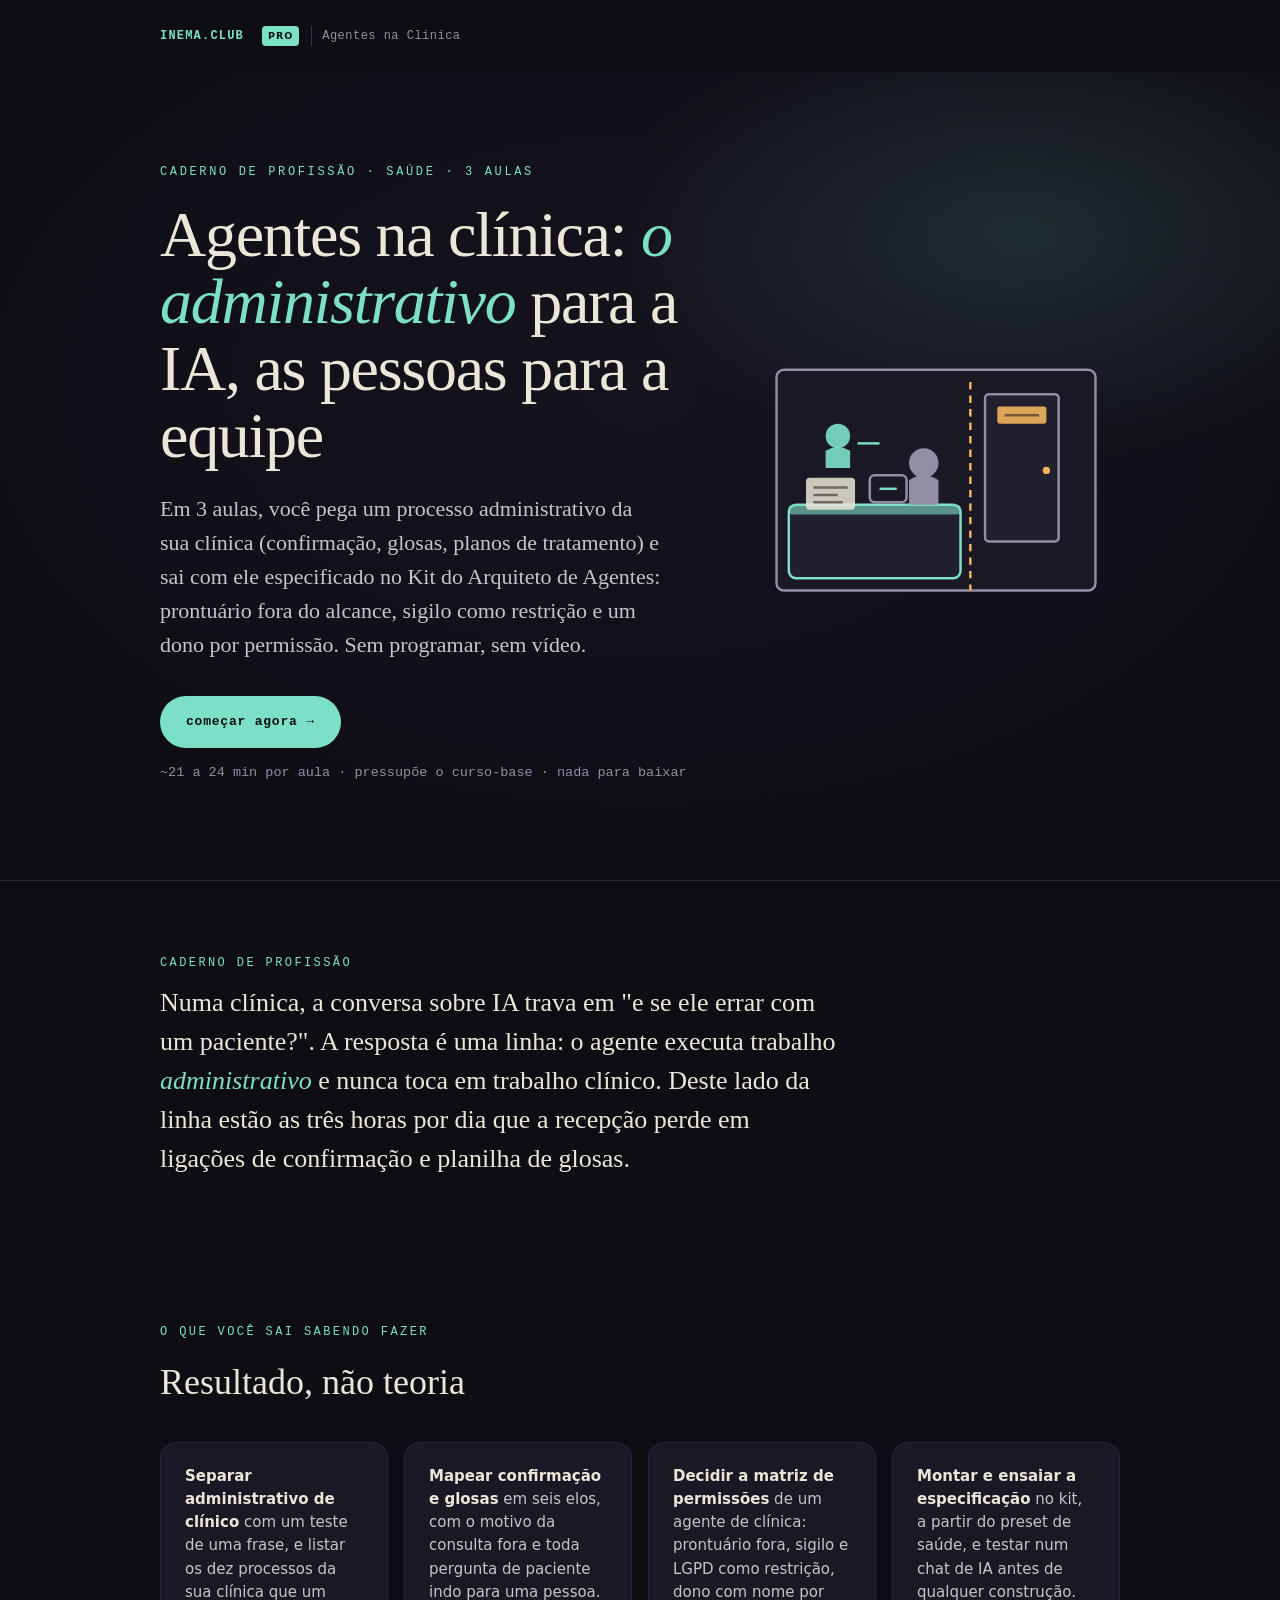
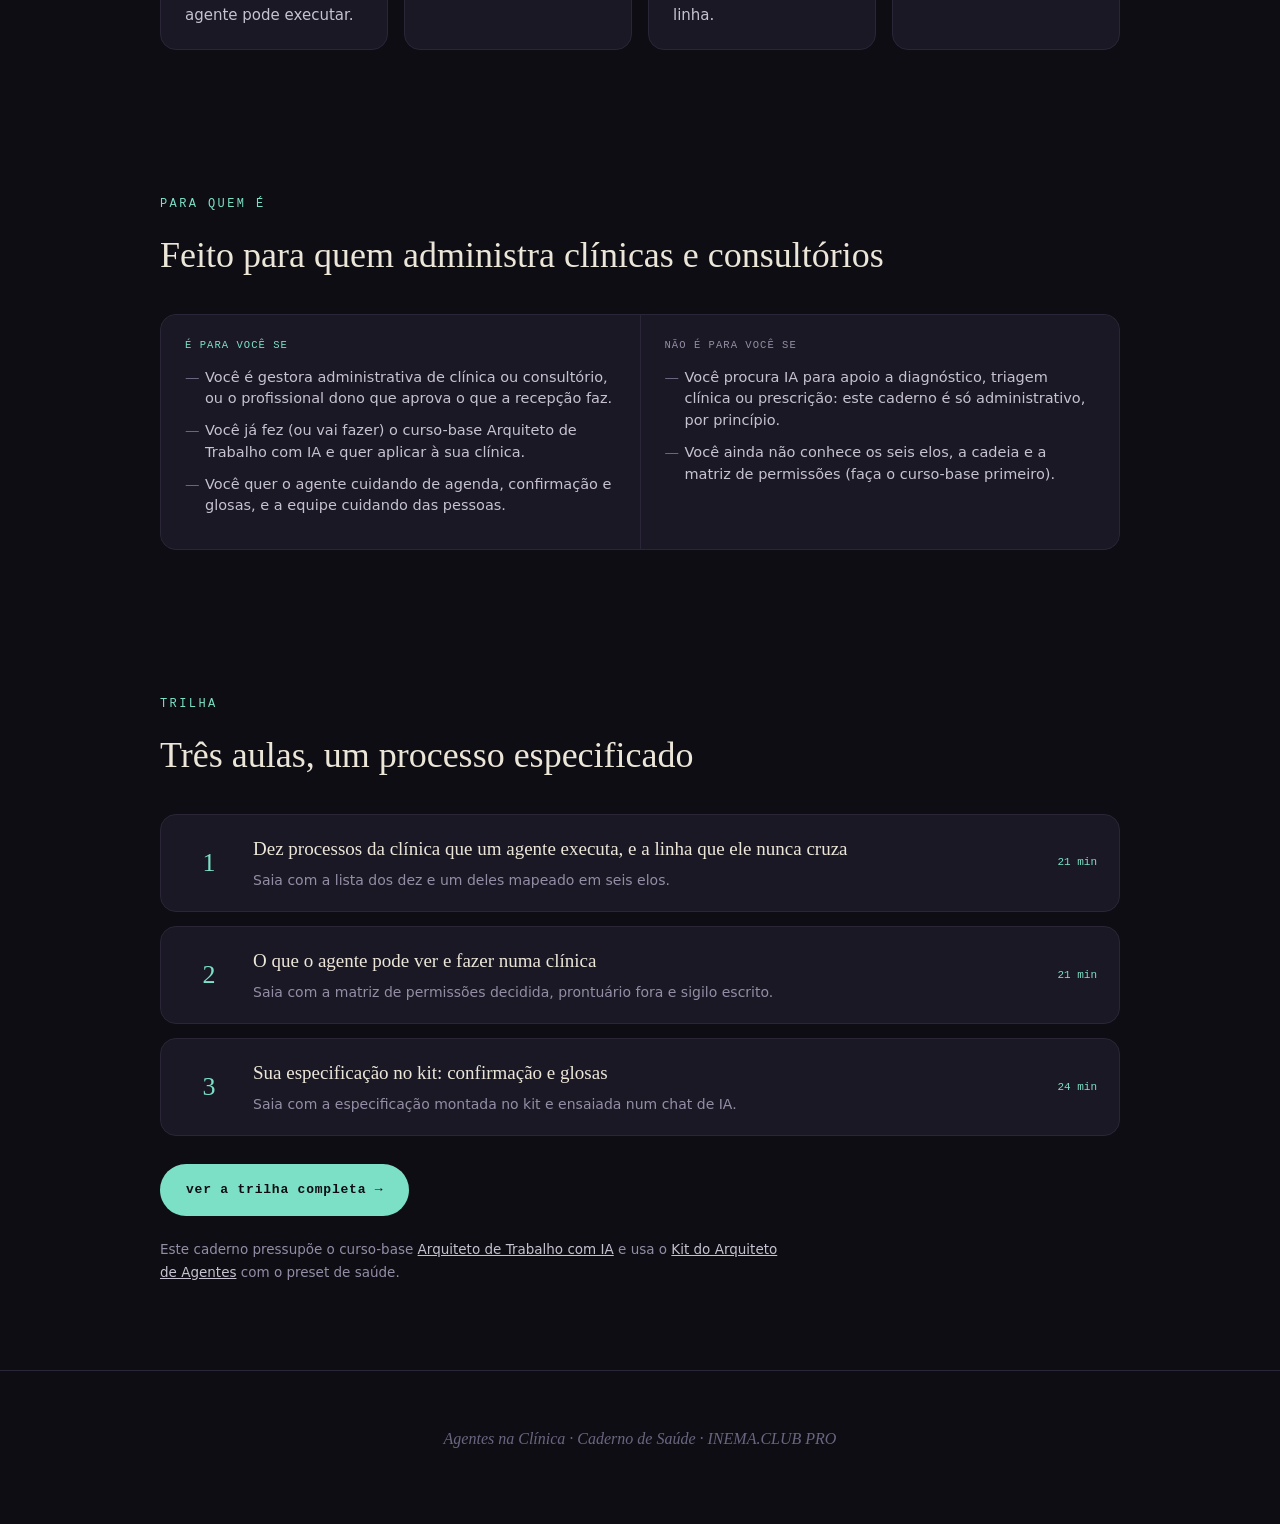
==== index.html @ b72a1941 "Caderno de Saúde: Agentes na Clínica (v5, 3 aulas, landing, capa) Co-Authored-By: Claude Fable 5.1 <" ====
<!doctype html>
<html lang="pt-BR">
<head>
<meta charset="utf-8">
<meta http-equiv="refresh" content="0; url=landing.html">
<title>Curso · INEMA.CLUB PRO</title>
</head>
<body><a href="landing.html">Abrir o curso</a></body>
</html>
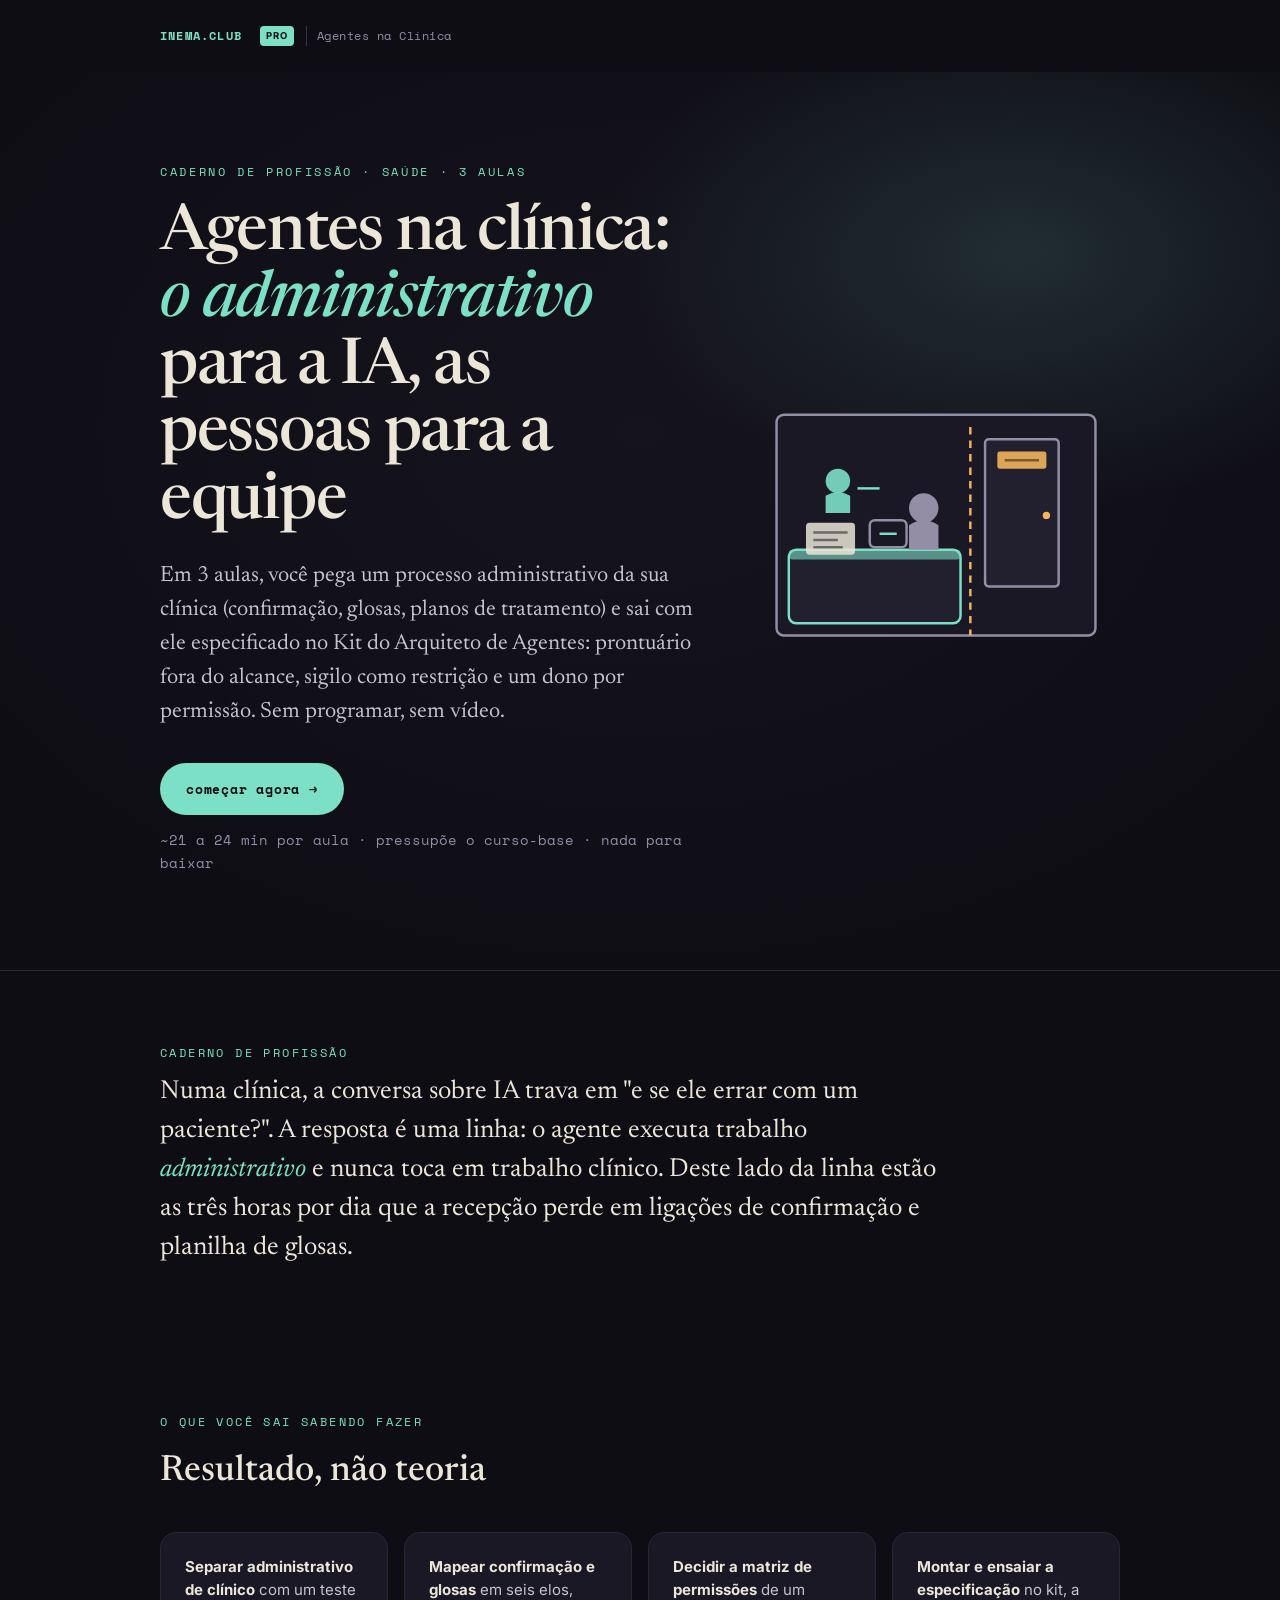
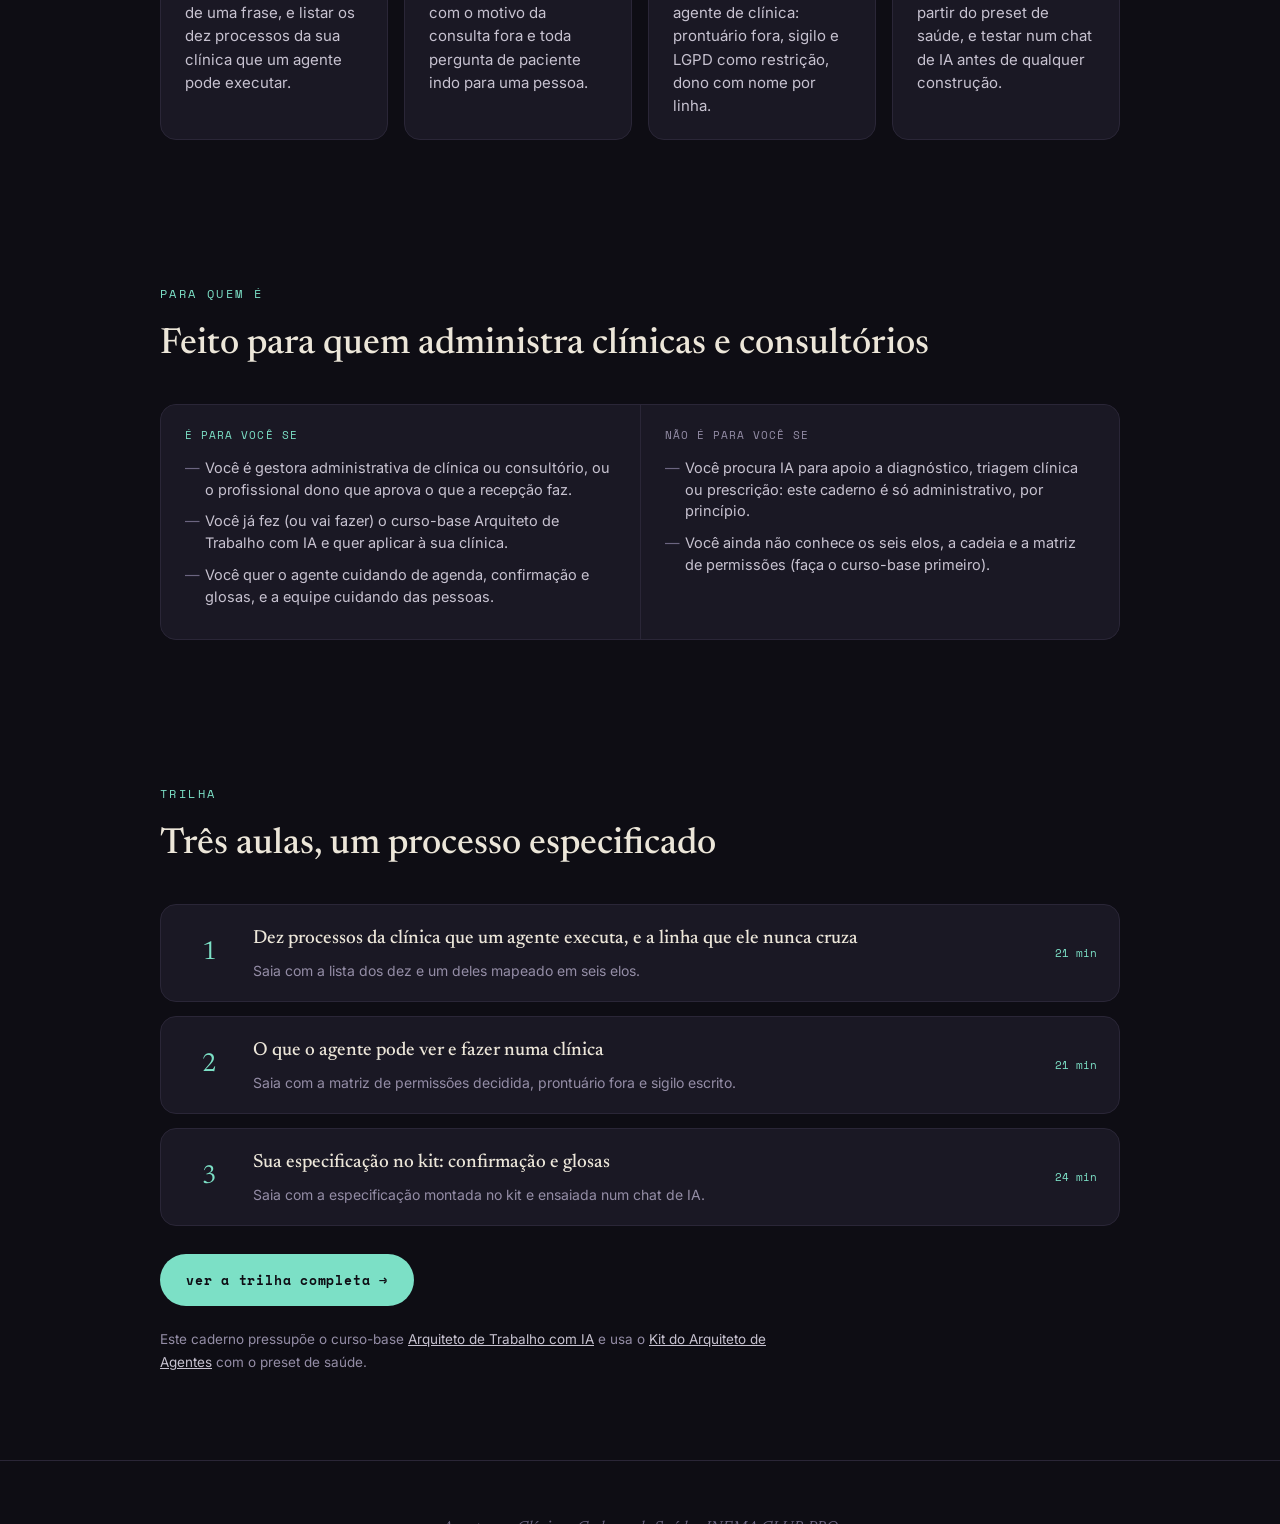
==== commit 0c96a812: "index: titulo proprio na pagina de redirecionamento Co-Authored-By: Claude Opus 5 <noreply@anthropic" ====
--- a/index.html
+++ b/index.html
@@ -3,7 +3,7 @@
 <head>
 <meta charset="utf-8">
 <meta http-equiv="refresh" content="0; url=landing.html">
-<title>Curso · INEMA.CLUB PRO</title>
+<title>Caderno de Saúde · Arquiteto de Agentes · INEMA.CLUB PRO</title>
 </head>
 <body><a href="landing.html">Abrir o curso</a></body>
 </html>
